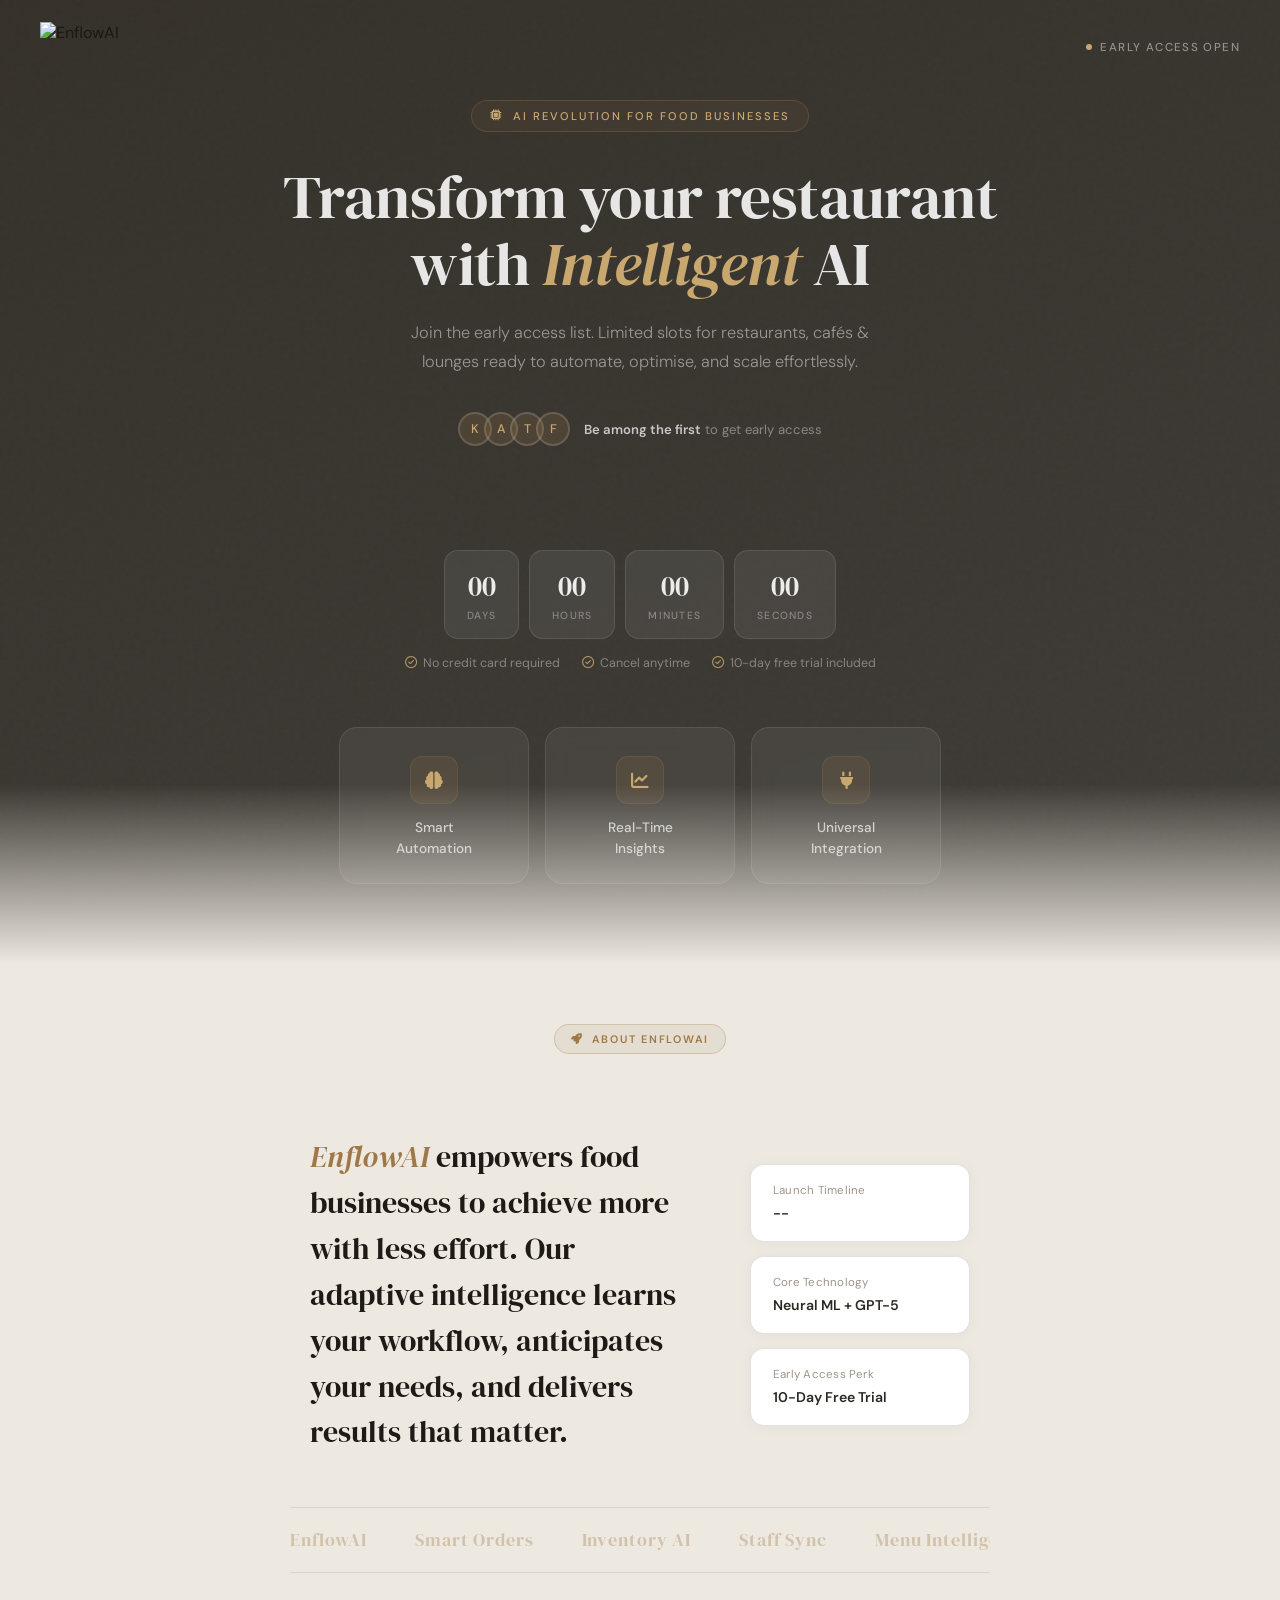
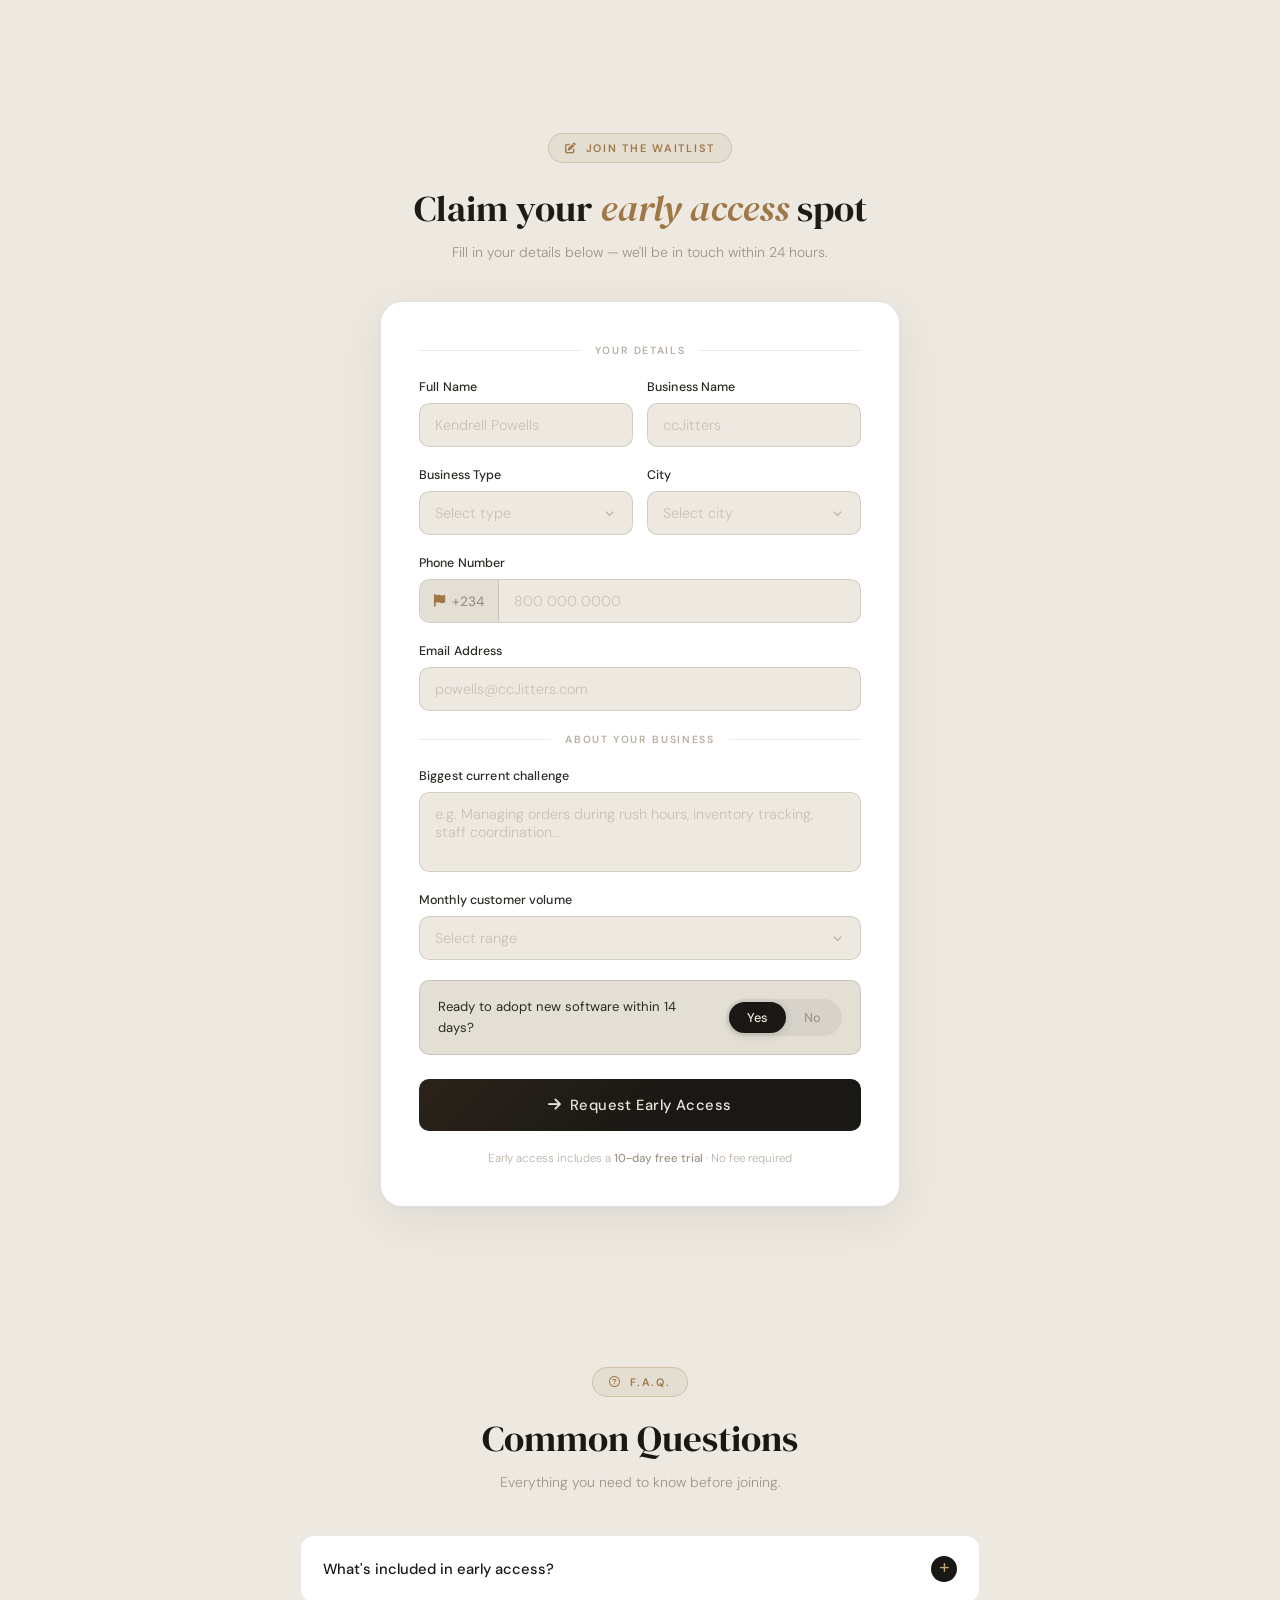
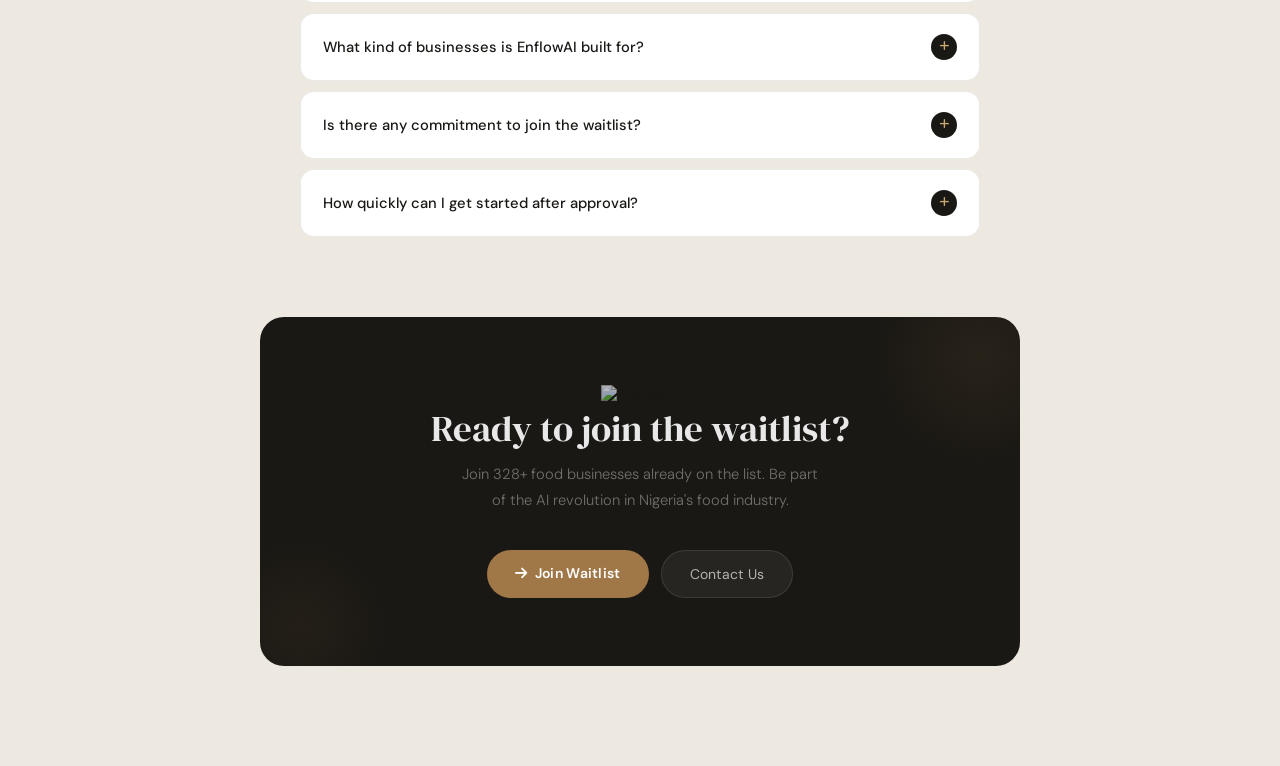
==== index.html @ 65b99a6d "Update index.html" ====
<!DOCTYPE html>
<html lang="en">
<head>
    <meta charset="UTF-8">
    <meta name="viewport" content="width=device-width, initial-scale=1.0">
    <title>EnflowAI — Early Access</title>
    <link rel="icon" type="image/png" href="assets/icon.png" />
    <link href="https://fonts.googleapis.com/css2?family=DM+Serif+Display:ital@0;1&family=DM+Sans:ital,wght@0,300;0,400;0,500;0,600;1,300&display=swap" rel="stylesheet">
    <link rel="stylesheet" href="https://cdnjs.cloudflare.com/ajax/libs/font-awesome/6.5.0/css/all.min.css" crossorigin="anonymous" referrerpolicy="no-referrer" />
    <style>
        *, *::before, *::after { margin: 0; padding: 0; box-sizing: border-box; }

        :root {
            --ink: #1a1814;
            --ink-soft: #2c2924;
            --parchment: #ede9e1;
            --cream: #e4dfd5;
            --cream-mid: #d9d3c7;

            /* Peru-adjacent warm copper tones — muted & sophisticated */
            --copper: #a07848;
            --copper-light: #c9a870;
            --copper-dim: rgba(160,120,72,0.10);
            --copper-glow: rgba(160,120,72,0.18);
            --copper-border: rgba(160,120,72,0.28);

            /* Muted warm accents */
            --sienna: #8c5e38;
            --sand: #c4aa82;
            --fog: #9e9589;
            --mist: #b8b0a4;

            --border: rgba(26,24,20,0.09);
            --border-mid: rgba(26,24,20,0.13);
            --border-focus: rgba(160,120,72,0.45);

            --radius: 10px;
            --radius-lg: 16px;
        }

        html { scroll-behavior: smooth; }

        body {
            font-family: 'DM Sans', sans-serif;
            background: var(--parchment);
            color: var(--ink);
            min-height: 100vh;
            -webkit-font-smoothing: antialiased;
            overflow-x: hidden;
        }

        /* Subtle grain overlay */
        body::before {
            content: '';
            position: fixed;
            inset: 0;
            background-image: url("data:image/svg+xml,%3Csvg viewBox='0 0 200 200' xmlns='http://www.w3.org/2000/svg'%3E%3Cfilter id='n'%3E%3CfeTurbulence type='fractalNoise' baseFrequency='0.85' numOctaves='4' stitchTiles='stitch'/%3E%3C/filter%3E%3Crect width='100%25' height='100%25' filter='url(%23n)' opacity='0.035'/%3E%3C/svg%3E");
            pointer-events: none;
            z-index: 0;
            opacity: 0.55;
        }

        /* ── NAV ── */
        .nav {
            display: flex;
            align-items: center;
            justify-content: space-between;
            padding: 22px 40px;
            position: fixed;
            width: 100%;
            top: 0;
            z-index: 100;
            transition: background 0.3s ease, backdrop-filter 0.3s ease, border-color 0.3s;
            background: transparent;
            border-bottom: 1px solid transparent;
        }
        .nav.scrolled {
            background: rgba(245,242,236,0.92);
            backdrop-filter: blur(14px);
            -webkit-backdrop-filter: blur(14px);
            border-bottom-color: var(--border);
        }

        .logo {
            font-family: 'DM Serif Display', serif;
            font-size: 1.2rem;
            letter-spacing: 0.04em;
            color: rgba(255,255,255,0.92);
        }
        .logo span { color: var(--copper-light); }
        .nav.scrolled .logo { color: var(--ink); }
        .nav.scrolled .logo span { color: var(--copper); }

        .nav-badge {
            display: flex;
            align-items: center;
            gap: 8px;
            font-size: 0.72rem;
            font-weight: 500;
            letter-spacing: 0.12em;
            color: rgba(255,255,255,0.45);
            text-transform: uppercase;
        }
        .nav.scrolled .nav-badge { color: var(--fog); }
        .nav-dot {
            width: 6px; height: 6px;
            background: var(--copper-light);
            border-radius: 50%;
            animation: pulse-dot 2.8s ease-in-out infinite;
        }
        @keyframes pulse-dot {
            0%, 100% { opacity: 0.9; transform: scale(1); }
            50% { opacity: 0.4; transform: scale(0.75); }
        }

        /* ── HERO VIDEO WRAPPER ── */
        .video-wrapper {
            position: relative;
            overflow: hidden;
            color: white;
        }
        .bg-video {
            position: absolute;
            inset: 0;
            width: 100%;
            height: 100%;
            object-fit: cover;
            z-index: -2;
        }
        .video-wrapper::before {
            content: "";
            position: absolute;
            inset: 0;
            background: linear-gradient(160deg, rgba(20,16,10,0.85) 0%, rgba(14,12,8,0.78) 100%);
            z-index: -1;
        }
        /* bottom fade blending video into page */
        .video-wrapper::after {
            content: "";
            position: absolute;
            bottom: 0; left: 0; right: 0;
            height: 180px;
            background: linear-gradient(to bottom, transparent 0%, #ede9e1 100%);
            z-index: 2;
            pointer-events: none;
        }

        /* ── HERO ── */
        .hero {
            text-align: center;
            padding: 100px 24px 56px;
            position: relative;
            z-index: 1;
            overflow: hidden;
            color: white;
        }

        .hero-eyebrow {
            display: inline-flex;
            align-items: center;
            gap: 10px;
            font-size: 0.7rem;
            font-weight: 500;
            letter-spacing: 0.18em;
            text-transform: uppercase;
            color: var(--copper-light);
            border: 1px solid rgba(160,120,72,0.30);
            background: rgba(160,120,72,0.10);
            padding: 8px 18px;
            border-radius: 100px;
            margin-bottom: 32px;
            backdrop-filter: blur(4px);
        }

        .hero h1 {
            font-family: 'DM Serif Display', serif;
            font-size: clamp(2.4rem, 6vw, 3.8rem);
            font-weight: 400;
            line-height: 1.1;
            letter-spacing: -0.01em;
            margin-bottom: 20px;
            color: rgba(255,255,255,0.88);
        }
        .hero h1 em { font-style: italic; color: var(--copper-light); }

        .hero p.subtitle {
            font-size: 1.02rem;
            color: rgba(255,255,255,0.48);
            line-height: 1.8;
            font-weight: 300;
            max-width: 460px;
            margin: 0 auto 36px;
        }

        /* ── SOCIAL PROOF ── */
        .social-proof {
            display: flex;
            align-items: center;
            justify-content: center;
            gap: 14px;
            margin-bottom: 48px;
        }
        .proof-avatars { display: flex; }
        .proof-avatars span {
            width: 34px; height: 34px;
            border-radius: 50%;
            border: 2px solid rgba(255,255,255,0.15);
            background: rgba(160,120,72,0.2);
            display: flex; align-items: center; justify-content: center;
            font-size: 0.78rem;
            font-weight: 500;
            color: var(--copper-light);
            margin-left: -8px;
        }
        .proof-avatars span:first-child { margin-left: 0; }
        .proof-text {
            font-size: 0.82rem;
            color: rgba(255,255,255,0.4);
            font-weight: 400;
        }
        .proof-text strong { color: rgba(255,255,255,0.72); font-weight: 600; }

        /* ── COUNTDOWN ── */
        .countdown-section {
            display: flex;
            justify-content: center;
            gap: 10px;
            margin-bottom: 16px;
            position: relative;
            z-index: 1;
        }
        .time-box {
            background: rgba(255,255,255,0.07);
            border: 1px solid rgba(255,255,255,0.10);
            border-radius: 14px;
            padding: 16px 22px;
            text-align: center;
            backdrop-filter: blur(8px);
            min-width: 68px;
        }
        .time-box h5 {
            font-family: 'DM Serif Display', serif;
            font-size: 1.75rem;
            font-weight: 400;
            color: rgba(255,255,255,0.90);
            margin: 0;
        }
        .time-box p {
            font-size: 0.65rem;
            letter-spacing: 0.12em;
            text-transform: uppercase;
            color: rgba(255,255,255,0.35);
            margin: 4px 0 0;
            font-weight: 500;
        }

        .perks {
            display: flex;
            gap: 22px;
            justify-content: center;
            font-size: 0.78rem;
            color: rgba(255,255,255,0.38);
            margin: 16px 0 56px;
            flex-wrap: wrap;
            position: relative;
            z-index: 1;
        }
        .perks span { display: flex; align-items: center; gap: 6px; }
        .perks i { color: var(--copper-light); opacity: 0.8; }

        /* ── SERVICES ── */
        .services {
            display: flex;
            justify-content: center;
            gap: 16px;
            padding: 0 24px;
            margin-bottom: 80px;
            flex-wrap: wrap;
            position: relative;
            z-index: 1;
        }
        .service-card {
            background: rgba(255,255,255,0.06);
            border: 1px solid rgba(255,255,255,0.09);
            border-radius: 18px;
            padding: 28px 24px 24px;
            text-align: center;
            backdrop-filter: blur(10px);
            flex: 1;
            min-width: 150px;
            max-width: 190px;
            transition: transform 0.25s, background 0.25s, border-color 0.25s;
        }
        .service-card:hover {
            transform: translateY(-4px);
            background: rgba(255,255,255,0.09);
            border-color: rgba(160,120,72,0.25);
        }
        .service-icon {
            width: 48px; height: 48px;
            border-radius: 12px;
            background: rgba(160,120,72,0.15);
            border: 1px solid rgba(160,120,72,0.22);
            display: flex; align-items: center; justify-content: center;
            margin: 0 auto 14px;
            font-size: 1.1rem;
            color: var(--copper-light);
        }
        .service-card h5 {
            font-size: 0.85rem;
            font-weight: 500;
            color: rgba(255,255,255,0.72);
            line-height: 1.5;
        }

        /* ── ABOUT ── */
        .about-section {
            padding: 60px 24px 80px;
            position: relative;
            z-index: 1;
            overflow: hidden;
        }
        .section-pill {
            display: inline-flex;
            align-items: center;
            gap: 8px;
            font-size: 0.68rem;
            font-weight: 600;
            letter-spacing: 0.16em;
            text-transform: uppercase;
            color: var(--copper);
            border: 1px solid var(--copper-border);
            background: var(--copper-dim);
            padding: 7px 16px;
            border-radius: 100px;
            margin-bottom: 40px;
        }
        .about-inner {
            display: flex;
            align-items: center;
            justify-content: center;
            gap: 60px;
            max-width: 960px;
            margin: 0 auto 52px;
            flex-wrap: wrap;
        }
        .about-text h3 {
            font-family: 'DM Serif Display', serif;
            font-size: clamp(1.4rem, 3vw, 1.85rem);
            font-weight: 400;
            line-height: 1.55;
            max-width: 380px;
            color: #1e1b17;
        }
        .about-text h3 em { font-style: italic; color: var(--copper); }
        .about-cards {
            display: flex;
            flex-direction: column;
            gap: 14px;
        }
        .about-card {
            background: #fff;
            border: 1px solid var(--border-mid);
            border-radius: 14px;
            padding: 18px 22px;
            width: 220px;
            box-shadow: 0 2px 16px rgba(26,24,20,0.04);
        }
        .about-card p { font-size: 0.72rem; color: var(--fog); margin-bottom: 4px; font-weight: 400; letter-spacing: 0.02em; }
        .about-card strong { font-size: 0.88rem; font-weight: 600; color: var(--ink-soft); }

        /* ── MARQUEE ── */
        .marquee-wrapper {
            overflow: hidden;
            width: 100%;
            max-width: 700px;
            margin: 0 auto;
            padding: 20px 0;
            border-top: 1px solid var(--border);
            border-bottom: 1px solid var(--border);
        }
        .marquee-track {
            display: flex;
            width: max-content;
            animation: marquee 14s linear infinite;
        }
        .marquee-set {
            display: flex;
            align-items: center;
            gap: 48px;
            padding-right: 48px;
        }
        .marquee-set span {
            font-family: 'DM Serif Display', serif;
            font-size: 1.1rem;
            color: var(--copper);
            opacity: 0.35;
            white-space: nowrap;
            letter-spacing: 0.05em;
        }
        @keyframes marquee {
            from { transform: translateX(0); }
            to { transform: translateX(-50%); }
        }

        /* ── FORM ── */
        .form-section {
            padding: 80px 24px 80px;
            display: flex;
            flex-direction: column;
            align-items: center;
            position: relative;
            z-index: 1;
        }
        .form-heading {
            text-align: center;
            margin-bottom: 40px;
        }
        .form-heading h2 {
            font-family: 'DM Serif Display', serif;
            font-size: clamp(1.75rem, 4vw, 2.3rem);
            font-weight: 400;
            margin-bottom: 10px;
            color: #1e1b17;
        }
        .form-heading h2 em { font-style: italic; color: var(--copper); }
        .form-heading p { font-size: 0.875rem; color: var(--fog); font-weight: 300; }

        .form-card {
            width: 100%;
            max-width: 520px;
            background: #fff;
            border: 1px solid var(--border-mid);
            border-radius: 22px;
            padding: 40px 38px;
            display: flex;
            flex-direction: column;
            gap: 20px;
            box-shadow: 0 2px 4px rgba(26,24,20,0.03), 0 12px 48px rgba(26,24,20,0.07);
        }

        .form-divider {
            display: flex;
            align-items: center;
            gap: 14px;
            margin: 2px 0;
        }
        .form-divider-line { flex: 1; height: 1px; background: var(--border); }
        .form-divider-label {
            font-size: 0.65rem;
            font-weight: 600;
            letter-spacing: 0.16em;
            text-transform: uppercase;
            color: var(--mist);
        }

        .field { display: flex; flex-direction: column; gap: 8px; }
        .field-row { display: grid; grid-template-columns: 1fr 1fr; gap: 14px; }
        label { font-size: 0.78rem; font-weight: 500; color: var(--ink-soft); letter-spacing: 0.01em; }

        input[type="text"], input[type="email"], input[type="tel"], textarea {
            width: 100%;
            padding: 12px 15px;
            border: 1.5px solid var(--border-mid);
            border-radius: var(--radius);
            font-family: 'DM Sans', sans-serif;
            font-size: 0.9rem;
            font-weight: 300;
            color: var(--ink);
            background: var(--parchment);
            outline: none;
            transition: border-color 0.2s, box-shadow 0.2s, background 0.2s;
            resize: none;
        }
        input::placeholder, textarea::placeholder { color: #c8c2b8; }
        input:focus, textarea:focus {
            border-color: var(--copper);
            background: #fff;
            box-shadow: 0 0 0 3px var(--copper-dim);
        }
        input.error {
            border-color: #b85050 !important;
            box-shadow: 0 0 0 3px rgba(184,80,80,0.09) !important;
        }

        /* ── PHONE ── */
        .phone-wrap {
            display: flex;
            border: 1.5px solid var(--border-mid);
            border-radius: var(--radius);
            overflow: hidden;
            background: var(--parchment);
            transition: border-color 0.2s, box-shadow 0.2s;
        }
        .phone-wrap:focus-within {
            border-color: var(--copper);
            background: #fff;
            box-shadow: 0 0 0 3px var(--copper-dim);
        }
        .phone-prefix {
            display: flex;
            align-items: center;
            gap: 7px;
            padding: 12px 14px;
            background: var(--cream);
            border-right: 1.5px solid var(--border-mid);
            font-size: 0.85rem;
            font-weight: 500;
            color: var(--fog);
            white-space: nowrap;
            flex-shrink: 0;
        }
        .phone-input {
            border: none !important;
            border-radius: 0 !important;
            box-shadow: none !important;
            background: transparent !important;
            flex: 1;
        }

        /* ── CUSTOM SELECT ── */
        .custom-select { position: relative; }
        .select-trigger {
            display: flex;
            align-items: center;
            justify-content: space-between;
            padding: 12px 15px;
            border: 1.5px solid var(--border-mid);
            border-radius: var(--radius);
            cursor: pointer;
            background: var(--parchment);
            user-select: none;
            transition: border-color 0.2s, box-shadow 0.2s;
        }
        .select-trigger:hover { border-color: var(--copper-border); }
        .select-trigger.open {
            border-color: var(--copper);
            box-shadow: 0 0 0 3px var(--copper-dim);
            background: #fff;
        }
        .select-trigger svg {
            width: 15px; height: 15px;
            color: var(--mist);
            flex-shrink: 0;
            transition: transform 0.25s cubic-bezier(0.4,0,0.2,1);
        }
        .select-trigger.open svg { transform: rotate(180deg); }
        .select-value { font-size: 0.9rem; font-weight: 300; color: #c8c2b8; font-family: 'DM Sans', sans-serif; }
        .select-value.selected { color: var(--ink); font-weight: 400; }

        .dropdown {
            display: none;
            position: absolute;
            top: calc(100% + 6px);
            left: 0; right: 0;
            background: var(--ink);
            border-radius: var(--radius-lg);
            overflow: hidden;
            z-index: 200;
            box-shadow: 0 4px 6px rgba(0,0,0,0.08), 0 20px 60px rgba(0,0,0,0.22);
            animation: dropIn 0.2s cubic-bezier(0.16, 1, 0.3, 1);
        }
        .dropdown.open { display: block; }
        @keyframes dropIn {
            from { opacity: 0; transform: translateY(-6px) scale(0.98); }
            to   { opacity: 1; transform: translateY(0) scale(1); }
        }
        .dropdown-header {
            display: flex;
            align-items: center;
            justify-content: space-between;
            padding: 14px 18px 8px;
            font-size: 0.65rem;
            font-weight: 600;
            letter-spacing: 0.16em;
            text-transform: uppercase;
            color: rgba(255,255,255,0.25);
        }
        .close-btn {
            cursor: pointer;
            font-size: 0.75rem;
            color: rgba(255,255,255,0.22);
            transition: color 0.15s;
            padding: 2px 6px;
            border-radius: 4px;
        }
        .close-btn:hover { color: white; background: rgba(255,255,255,0.07); }
        .radio-option {
            display: flex;
            align-items: center;
            justify-content: space-between;
            padding: 13px 18px;
            border-top: 1px solid rgba(255,255,255,0.05);
            cursor: pointer;
            transition: background 0.15s;
        }
        .radio-option:hover { background: rgba(255,255,255,0.03); }
        .radio-option span:first-child { font-size: 0.875rem; font-weight: 300; color: rgba(255,255,255,0.75); }
        .radio-option input[type="radio"] { display: none; }
        .radio-circle {
            width: 18px; height: 18px;
            border-radius: 50%;
            border: 1.5px solid rgba(255,255,255,0.2);
            flex-shrink: 0;
            transition: border-color 0.15s, background 0.15s;
        }
        .radio-option input[type="radio"]:checked ~ .radio-circle {
            border-color: var(--copper-light);
            background: var(--copper-light);
            box-shadow: inset 0 0 0 4px var(--ink);
        }

        /* ── TOGGLE ── */
        .toggle-row {
            display: flex;
            align-items: center;
            justify-content: space-between;
            gap: 16px;
            padding: 16px 18px;
            background: var(--cream);
            border: 1px solid var(--border-mid);
            border-radius: var(--radius);
        }
        .toggle-question { font-size: 0.82rem; font-weight: 400; line-height: 1.55; flex: 1; color: var(--ink-soft); }
        .toggle-btns {
            display: flex;
            background: rgba(26,24,20,0.06);
            border-radius: 100px;
            padding: 3px;
            flex-shrink: 0;
        }
        .toggle-btn {
            padding: 7px 18px;
            border: none;
            border-radius: 100px;
            font-family: 'DM Sans', sans-serif;
            font-size: 0.8rem;
            font-weight: 500;
            cursor: pointer;
            background: transparent;
            color: var(--fog);
            transition: background 0.2s, color 0.2s, box-shadow 0.2s;
        }
        .toggle-btn.active {
            background: var(--ink);
            color: var(--parchment);
            box-shadow: 0 2px 8px rgba(26,24,20,0.16);
        }

        /* ── SUBMIT ── */
        .submit-btn {
            width: 100%;
            padding: 16px;
            background: var(--ink);
            color: var(--parchment);
            border: none;
            border-radius: var(--radius);
            font-family: 'DM Sans', sans-serif;
            font-size: 0.92rem;
            font-weight: 500;
            cursor: pointer;
            letter-spacing: 0.03em;
            transition: opacity 0.2s, transform 0.18s, box-shadow 0.2s;
            margin-top: 4px;
            position: relative;
            overflow: hidden;
        }
        .submit-btn::after {
            content: '';
            position: absolute;
            inset: 0;
            background: linear-gradient(135deg, rgba(160,120,72,0.12) 0%, transparent 55%);
            pointer-events: none;
        }
        .submit-btn:hover {
            opacity: 0.9;
            transform: translateY(-1px);
            box-shadow: 0 8px 24px rgba(26,24,20,0.18);
        }
        .submit-btn:active { transform: translateY(0); box-shadow: none; }
        .submit-btn:disabled { opacity: 0.55; transform: none; cursor: default; }

        .form-note {
            text-align: center;
            font-size: 0.72rem;
            color: var(--mist);
            font-weight: 300;
        }
        .form-note strong { color: var(--fog); font-weight: 500; }

        /* ── SPINNER ── */
        @keyframes spin { from { transform: rotate(0deg); } to { transform: rotate(360deg); } }
        .spinner { animation: spin 0.75s linear infinite; flex-shrink: 0; }

        /* ── SUCCESS MODAL ── */
        .modal-overlay {
            display: none;
            position: fixed;
            inset: 0;
            z-index: 1000;
            align-items: center;
            justify-content: center;
            padding: 24px;
        }
        .modal-overlay.open { display: flex; }
        .modal-backdrop {
            position: absolute;
            inset: 0;
            background: rgba(26,24,20,0.55);
            backdrop-filter: blur(8px);
            -webkit-backdrop-filter: blur(8px);
            opacity: 0;
            transition: opacity 0.35s ease;
        }
        .modal-overlay.open .modal-backdrop { opacity: 1; }
        .modal-card {
            position: relative;
            z-index: 1;
            width: 100%;
            max-width: 460px;
            background: #fff;
            border: 1px solid var(--border-mid);
            border-radius: 24px;
            padding: 48px 40px 40px;
            display: flex;
            flex-direction: column;
            align-items: center;
            gap: 10px;
            box-shadow: 0 24px 80px rgba(26,24,20,0.18);
            opacity: 0;
            transform: translateY(24px) scale(0.97);
            transition: opacity 0.4s cubic-bezier(0.16,1,0.3,1), transform 0.4s cubic-bezier(0.16,1,0.3,1);
        }
        .modal-overlay.open .modal-card { opacity: 1; transform: translateY(0) scale(1); }
        .modal-close {
            position: absolute;
            top: 16px; right: 16px;
            width: 30px; height: 30px;
            border-radius: 50%;
            border: 1px solid var(--border-mid);
            background: var(--cream);
            cursor: pointer;
            display: flex; align-items: center; justify-content: center;
            font-size: 0.7rem;
            color: var(--fog);
            transition: background 0.15s, color 0.15s;
        }
        .modal-close:hover { background: var(--ink); color: #fff; }
        .success-check {
            width: 64px; height: 64px;
            border-radius: 50%;
            background: var(--copper-dim);
            border: 1px solid var(--copper-border);
            display: flex; align-items: center; justify-content: center;
            font-size: 1.35rem;
            color: var(--copper);
            margin-bottom: 8px;
        }
        .modal-card h3 {
            font-family: 'DM Serif Display', serif;
            font-size: 1.85rem;
            font-weight: 400;
            text-align: center;
            color: var(--ink);
        }
        .modal-card > p {
            font-size: 0.875rem;
            color: var(--fog);
            line-height: 1.75;
            font-weight: 300;
            max-width: 290px;
            text-align: center;
        }
        .next-steps {
            width: 100%;
            margin-top: 14px;
            border-top: 1px solid var(--border);
            padding-top: 20px;
            display: flex;
            flex-direction: column;
            gap: 12px;
        }
        .next-label {
            font-size: 0.65rem !important;
            font-weight: 600 !important;
            letter-spacing: 0.16em;
            text-transform: uppercase;
            color: var(--mist) !important;
        }
        .next-item {
            display: flex;
            align-items: flex-start;
            gap: 12px;
            font-size: 0.855rem;
            color: var(--ink-soft);
            line-height: 1.6;
            font-weight: 300;
        }
        .next-num {
            width: 24px; height: 24px;
            border-radius: 50%;
            background: var(--cream);
            border: 1px solid var(--border-mid);
            display: flex; align-items: center; justify-content: center;
            font-size: 0.7rem;
            font-weight: 600;
            flex-shrink: 0;
            color: var(--copper);
            margin-top: 2px;
        }
        .contact-note { font-size: 0.75rem !important; color: var(--mist) !important; margin-top: 6px; }
        .contact-note a { color: var(--fog); text-decoration: underline; text-underline-offset: 2px; }
        .modal-done-btn {
            width: 100%;
            margin-top: 6px;
            padding: 14px;
            background: var(--ink);
            color: var(--parchment);
            border: none;
            border-radius: var(--radius);
            font-family: 'DM Sans', sans-serif;
            font-size: 0.88rem;
            font-weight: 500;
            cursor: pointer;
            letter-spacing: 0.02em;
            transition: opacity 0.2s, transform 0.18s;
            position: relative;
            overflow: hidden;
        }
        .modal-done-btn::after {
            content: '';
            position: absolute;
            inset: 0;
            background: linear-gradient(135deg, rgba(160,120,72,0.12) 0%, transparent 55%);
            pointer-events: none;
        }
        .modal-done-btn:hover { opacity: 0.88; transform: translateY(-1px); }

        /* ── FAQ ── */
        .faq-section {
            padding: 80px 24px;
            position: relative;
            z-index: 1;
        }
        .faq-inner { max-width: 680px; margin: 0 auto; }
        .faq-heading { text-align: center; margin-bottom: 44px; }
        .faq-heading h2 {
            font-family: 'DM Serif Display', serif;
            font-size: clamp(1.75rem, 4vw, 2.3rem);
            font-weight: 400;
            margin-bottom: 10px;
            color: var(--ink);
        }
        .faq-heading p { font-size: 0.875rem; color: var(--fog); font-weight: 300; }
        .faq-list { display: flex; flex-direction: column; gap: 10px; }
        .faq-item {
            background: #fff;
            border: 1.5px solid var(--border);
            border-radius: 14px;
            overflow: hidden;
            transition: border-color 0.2s;
        }
        .faq-item:hover { border-color: var(--copper-border); }
        .faq-item.open { border-color: var(--copper-border); }
        .faq-question {
            width: 100%;
            background: none;
            border: none;
            padding: 20px 22px;
            font-size: 0.92rem;
            font-weight: 500;
            font-family: 'DM Sans', sans-serif;
            cursor: pointer;
            text-align: left;
            color: var(--ink);
            display: flex;
            justify-content: space-between;
            align-items: center;
            gap: 16px;
        }
        .faq-icon {
            width: 26px; height: 26px;
            border-radius: 50%;
            background: var(--ink);
            color: var(--copper-light);
            display: flex; align-items: center; justify-content: center;
            font-size: 0.7rem;
            flex-shrink: 0;
            transition: transform 0.3s cubic-bezier(0.4,0,0.2,1), background 0.2s;
        }
        .faq-item.open .faq-icon { transform: rotate(45deg); background: var(--copper); color: var(--ink); }
        .faq-answer {
            max-height: 0;
            overflow: hidden;
            transition: max-height 0.35s ease;
        }
        .faq-answer p {
            padding: 0 22px 20px;
            font-size: 0.875rem;
            color: var(--fog);
            line-height: 1.78;
            font-weight: 300;
        }
        .faq-item.open .faq-answer { max-height: 240px; }

        /* ── CTA ── */
        .cta-section {
            padding: 0 24px 100px;
            position: relative;
            z-index: 1;
        }
        .cta-inner {
            max-width: 760px;
            margin: 0 auto;
            background: var(--ink);
            border-radius: 24px;
            padding: 68px 52px;
            text-align: center;
            position: relative;
            overflow: hidden;
        }
        .cta-inner::before {
            content: '';
            position: absolute;
            top: -70px; right: -70px;
            width: 220px; height: 220px;
            border-radius: 50%;
            background: radial-gradient(circle, rgba(160,120,72,0.10) 0%, transparent 70%);
            pointer-events: none;
        }
        .cta-inner::after {
            content: '';
            position: absolute;
            bottom: -50px; left: -50px;
            width: 180px; height: 180px;
            border-radius: 50%;
            background: radial-gradient(circle, rgba(160,120,72,0.07) 0%, transparent 70%);
            pointer-events: none;
        }
        .cta-logo {
            font-family: 'DM Serif Display', serif;
            font-size: 1rem;
            color: rgba(255,255,255,0.22);
            letter-spacing: 0.1em;
            margin-bottom: 24px;
        }
        .cta-logo span { color: var(--copper-light); opacity: 0.7; }
        .cta-inner h2 {
            font-family: 'DM Serif Display', serif;
            font-size: clamp(1.75rem, 4vw, 2.3rem);
            font-weight: 400;
            color: rgba(255,255,255,0.90);
            margin-bottom: 12px;
            line-height: 1.2;
        }
        .cta-inner p {
            font-size: 0.92rem;
            color: rgba(255,255,255,0.38);
            font-weight: 300;
            max-width: 360px;
            margin: 0 auto 36px;
            line-height: 1.75;
        }
        .cta-btns {
            display: flex;
            gap: 12px;
            justify-content: center;
            flex-wrap: wrap;
        }
        .cta-btn-primary {
            padding: 14px 28px;
            background: var(--copper);
            color: #fff;
            border: none;
            border-radius: 100px;
            font-family: 'DM Sans', sans-serif;
            font-size: 0.875rem;
            font-weight: 600;
            cursor: pointer;
            letter-spacing: 0.02em;
            transition: transform 0.18s, box-shadow 0.18s, opacity 0.18s;
            text-decoration: none;
        }
        .cta-btn-primary:hover {
            transform: translateY(-2px);
            box-shadow: 0 8px 24px rgba(160,120,72,0.28);
            opacity: 0.92;
        }
        .cta-btn-secondary {
            padding: 14px 28px;
            background: rgba(255,255,255,0.06);
            color: rgba(255,255,255,0.65);
            border: 1px solid rgba(255,255,255,0.10);
            border-radius: 100px;
            font-family: 'DM Sans', sans-serif;
            font-size: 0.875rem;
            font-weight: 400;
            cursor: pointer;
            letter-spacing: 0.02em;
            transition: background 0.18s, border-color 0.18s, transform 0.18s;
            text-decoration: none;
        }
        .cta-btn-secondary:hover {
            background: rgba(255,255,255,0.09);
            border-color: rgba(255,255,255,0.18);
            transform: translateY(-2px);
        }

        /* ── ENTRY ANIMATIONS ── */
        .hero-eyebrow, .hero h1, .hero p.subtitle, .social-proof,
        .countdown-section, .perks {
            opacity: 0;
            transform: translateY(14px);
            animation: fadeUp 0.65s cubic-bezier(0.16, 1, 0.3, 1) forwards;
        }
        .hero-eyebrow    { animation-delay: 0.08s; }
        .hero h1         { animation-delay: 0.18s; }
        .hero p.subtitle { animation-delay: 0.26s; }
        .social-proof    { animation-delay: 0.34s; }
        .countdown-section { animation-delay: 0.42s; }
        .perks           { animation-delay: 0.50s; }
        @keyframes fadeUp { to { opacity: 1; transform: translateY(0); } }

        /* ── RESPONSIVE ── */
        @media (max-width: 640px) {
            .nav { padding: 18px 22px; }
            .hero { padding: 72px 20px 40px; }
            .form-card { padding: 26px 20px; border-radius: 16px; }
            .field-row { grid-template-columns: 1fr; }
            .toggle-row { flex-direction: column; align-items: flex-start; }
            .about-inner { flex-direction: column; gap: 28px; }
            .about-cards { flex-direction: row; flex-wrap: wrap; gap: 10px; }
            .about-card { width: calc(50% - 5px); min-width: 130px; }
            .cta-inner { padding: 44px 24px; border-radius: 18px; }
            .countdown-section { gap: 8px; }
            .time-box { padding: 12px 14px; min-width: 56px; }
            .modal-card { padding: 36px 22px 28px; }
        }
    </style>
</head>
<body>

    <!-- NAV -->
    <nav class="nav">
 <img src="assets/logo.png" alt="EnflowAI" style="height: 50px; object-fit: contain;" />
        <div class="nav-badge">
            <span class="nav-dot"></span>
            Early Access Open
        </div>
    </nav>

    <!-- HERO -->
    <div class="video-wrapper">
        <video autoplay muted loop playsinline class="bg-video">
            <source src="Video/Hero.mp4" type="video/mp4">
        </video>

        <section class="hero">
            <div class="hero-eyebrow"><i class="fa-solid fa-microchip"></i> AI Revolution for Food Businesses</div>
            <h1>Transform your restaurant<br>with <em>Intelligent</em> AI</h1>
            <p class="subtitle">Join the early access list. Limited slots for restaurants, cafés & lounges ready to automate, optimise, and scale effortlessly.</p>
            <div class="social-proof">
                <div class="proof-avatars">
                    <span>K</span><span>A</span><span>T</span><span>F</span>
                </div>
<p class="proof-text"><strong>Be among the first</strong> to get early access</p>
            </div>
        </section>

        <!-- COUNTDOWN -->
        <div class="countdown-section">
            <div class="time-box"><h5 id="days">--</h5><p>Days</p></div>
            <div class="time-box"><h5 id="hours">--</h5><p>Hours</p></div>
            <div class="time-box"><h5 id="mins">--</h5><p>Minutes</p></div>
            <div class="time-box"><h5 id="secs">--</h5><p>Seconds</p></div>
        </div>
        <div class="perks">
            <span><i class="fa-regular fa-circle-check"></i> No credit card required</span>
            <span><i class="fa-regular fa-circle-check"></i> Cancel anytime</span>
            <span><i class="fa-regular fa-circle-check"></i> 10-day free trial included</span>
        </div>

        <!-- SERVICES -->
        <div class="services">
            <div class="service-card">
                <div class="service-icon"><i class="fa-solid fa-brain"></i></div>
                <h5>Smart<br>Automation</h5>
            </div>
            <div class="service-card">
                <div class="service-icon"><i class="fa-solid fa-chart-line"></i></div>
                <h5>Real-Time<br>Insights</h5>
            </div>
            <div class="service-card">
                <div class="service-icon"><i class="fa-solid fa-plug"></i></div>
                <h5>Universal<br>Integration</h5>
            </div>
        </div>
    </div>

    <!-- ABOUT -->
    <section class="about-section">
        <div style="text-align:center; margin-bottom:40px;">
            <div class="section-pill"><i class="fa-solid fa-rocket"></i> About EnflowAI</div>
        </div>
        <div class="about-inner">
            <div class="about-text">
                <h3><em>EnflowAI</em> empowers food businesses to achieve more with less effort. Our adaptive intelligence learns your workflow, anticipates your needs, and delivers results that matter.</h3>
            </div>
            <div class="about-cards">
                <div class="about-card">
                    <p>Launch Timeline</p>
                    <strong id="launchDateDisplay">--</strong>
                </div>
                <div class="about-card">
                    <p>Core Technology</p>
                    <strong>Neural ML + GPT-5</strong>
                </div>
                <div class="about-card">
                    <p>Early Access Perk</p>
                    <strong>10-Day Free Trial</strong>
                </div>
            </div>
        </div>
        <div class="marquee-wrapper">
            <div class="marquee-track">
                <div class="marquee-set">
                    <span>EnflowAI</span><span>Smart Orders</span><span>Inventory AI</span><span>Staff Sync</span><span>Menu Intelligence</span>
                </div>
                <div class="marquee-set">
                    <span>EnflowAI</span><span>Smart Orders</span><span>Inventory AI</span><span>Staff Sync</span><span>Menu Intelligence</span>
                </div>
            </div>
        </div>
    </section>

    <!-- FORM SECTION -->
    <section class="form-section" id="form">
        <div class="form-heading">
            <div class="section-pill" style="margin-bottom:20px;"><i class="fa-solid fa-pen-to-square"></i> Join the Waitlist</div>
            <h2>Claim your <em>early access</em> spot</h2>
            <p>Fill in your details below — we'll be in touch within 24 hours.</p>
        </div>

        <div class="form-card" id="formCard">
            <div class="form-divider">
                <div class="form-divider-line"></div>
                <div class="form-divider-label">Your Details</div>
                <div class="form-divider-line"></div>
            </div>

            <div class="field-row">
                <div class="field">
                    <label>Full Name</label>
                    <input type="text" placeholder="Kendrell Powells" id="fullName" />
                </div>
                <div class="field">
                    <label>Business Name</label>
                    <input type="text" placeholder="ccJitters" id="businessName" />
                </div>
            </div>

            <div class="field-row">
                <div class="field">
                    <label>Business Type</label>
                    <div class="custom-select">
                        <div class="select-trigger" onclick="toggleDropdown('typeDropdown', this)">
                            <span class="select-value" id="typeValue">Select type</span>
                            <svg viewBox="0 0 24 24" fill="none" stroke="currentColor" stroke-width="2"><path d="m6 9 6 6 6-6"/></svg>
                        </div>
                        <div class="dropdown" id="typeDropdown">
                            <div class="dropdown-header">Type <span class="close-btn" onclick="closeDropdown('typeDropdown')"><i class="fa-solid fa-xmark"></i></span></div>
                            <label class="radio-option"><span>Restaurant</span><input type="radio" name="businessType" value="Restaurant" onchange="selectOption('typeValue','Restaurant','typeDropdown')"><span class="radio-circle"></span></label>
                            <label class="radio-option"><span>Lounge</span><input type="radio" name="businessType" value="Lounge" onchange="selectOption('typeValue','Lounge','typeDropdown')"><span class="radio-circle"></span></label>
                            <label class="radio-option"><span>Café</span><input type="radio" name="businessType" value="Café" onchange="selectOption('typeValue','Café','typeDropdown')"><span class="radio-circle"></span></label>
                            <label class="radio-option"><span>Cloud Kitchen</span><input type="radio" name="businessType" value="Cloud Kitchen" onchange="selectOption('typeValue','Cloud Kitchen','typeDropdown')"><span class="radio-circle"></span></label>
                            <label class="radio-option"><span>Other</span><input type="radio" name="businessType" value="Other" onchange="selectOption('typeValue','Other','typeDropdown')"><span class="radio-circle"></span></label>
                        </div>
                    </div>
                </div>
                <div class="field">
                    <label>City</label>
                    <div class="custom-select">
                        <div class="select-trigger" onclick="toggleDropdown('cityDropdown', this)">
                            <span class="select-value" id="cityValue">Select city</span>
                            <svg viewBox="0 0 24 24" fill="none" stroke="currentColor" stroke-width="2"><path d="m6 9 6 6 6-6"/></svg>
                        </div>
                        <div class="dropdown" id="cityDropdown">
                            <div class="dropdown-header">City <span class="close-btn" onclick="closeDropdown('cityDropdown')"><i class="fa-solid fa-xmark"></i></span></div>
                            <label class="radio-option"><span>Lagos</span><input type="radio" name="city" value="Lagos" onchange="selectOption('cityValue','Lagos','cityDropdown')"><span class="radio-circle"></span></label>
                            <label class="radio-option"><span>Abuja</span><input type="radio" name="city" value="Abuja" onchange="selectOption('cityValue','Abuja','cityDropdown')"><span class="radio-circle"></span></label>
                            <label class="radio-option"><span>Port Harcourt</span><input type="radio" name="city" value="Port Harcourt" onchange="selectOption('cityValue','Port Harcourt','cityDropdown')"><span class="radio-circle"></span></label>
                            <label class="radio-option"><span>Other</span><input type="radio" name="city" value="Other" onchange="selectOption('cityValue','Other','cityDropdown')"><span class="radio-circle"></span></label>
                        </div>
                    </div>
                </div>
            </div>

            <div class="field">
                <label>Phone Number</label>
                <div class="phone-wrap">
                    <div class="phone-prefix">
                        <i class="fa-solid fa-flag" style="color:var(--copper);font-size:0.8rem;"></i>
                        <span>+234</span>
                    </div>
                    <input type="tel" placeholder="800 000 0000" id="phone" class="phone-input" />
                </div>
            </div>

            <div class="field">
                <label>Email Address</label>
                <input type="email" placeholder="powells@ccJitters.com" id="email" />
            </div>

            <div class="form-divider" style="margin-top:2px;">
                <div class="form-divider-line"></div>
                <div class="form-divider-label">About Your Business</div>
                <div class="form-divider-line"></div>
            </div>

            <div class="field">
                <label>Biggest current challenge</label>
                <textarea placeholder="e.g. Managing orders during rush hours, inventory tracking, staff coordination…" id="challenge" rows="3"></textarea>
            </div>

            <div class="field">
                <label>Monthly customer volume</label>
                <div class="custom-select">
                    <div class="select-trigger" onclick="toggleDropdown('volumeDropdown', this)">
                        <span class="select-value" id="volumeValue">Select range</span>
                        <svg viewBox="0 0 24 24" fill="none" stroke="currentColor" stroke-width="2"><path d="m6 9 6 6 6-6"/></svg>
                    </div>
                    <div class="dropdown" id="volumeDropdown">
                        <div class="dropdown-header">Volume <span class="close-btn" onclick="closeDropdown('volumeDropdown')"><i class="fa-solid fa-xmark"></i></span></div>
                        <label class="radio-option"><span>0 – 100</span><input type="radio" name="volume" value="0-100" onchange="selectOption('volumeValue','0–100','volumeDropdown')"><span class="radio-circle"></span></label>
                        <label class="radio-option"><span>100 – 500</span><input type="radio" name="volume" value="100-500" onchange="selectOption('volumeValue','100–500','volumeDropdown')"><span class="radio-circle"></span></label>
                        <label class="radio-option"><span>500+</span><input type="radio" name="volume" value="500+" onchange="selectOption('volumeValue','500+','volumeDropdown')"><span class="radio-circle"></span></label>
                    </div>
                </div>
            </div>

            <div class="field">
                <div class="toggle-row">
                    <span class="toggle-question">Ready to adopt new software within 14 days?</span>
                    <div class="toggle-btns">
                        <button class="toggle-btn active" id="yesBtn" onclick="setToggle('yes')">Yes</button>
                        <button class="toggle-btn" id="noBtn" onclick="setToggle('no')">No</button>
                    </div>
                </div>
            </div>

            <button class="submit-btn" id="submitBtn" onclick="submitForm()">
                <span id="btnContent"><i class="fa-solid fa-arrow-right" style="margin-right:8px;"></i>Request Early Access</span>
            </button>
            <p class="form-note">Early access includes a <strong>10-day free trial</strong> · No fee required</p>
        </div>
    </section>

    <!-- SUCCESS MODAL -->
    <div class="modal-overlay" id="successModal">
        <div class="modal-backdrop" id="modalBackdrop" onclick="closeModal()"></div>
        <div class="modal-card">
            <button class="modal-close" onclick="closeModal()"><i class="fa-solid fa-xmark"></i></button>
            <div class="success-check"><i class="fa-solid fa-check"></i></div>
            <h3>You're on the list</h3>
            <p>Thanks for requesting early access. We'll be in touch shortly.</p>
            <div class="next-steps">
                <p class="next-label">What happens next</p>
                <div class="next-item">
                    <span class="next-num">1</span>
                    <span>Check your email for a confirmation within 24 hours.</span>
                </div>
                <div class="next-item">
                    <span class="next-num">2</span>
                    <span>Our team will schedule a quick 15-min onboarding call.</span>
                </div>
                <div class="next-item">
                    <span class="next-num">3</span>
                    <span>Get early access credentials and start streamlining.</span>
                </div>
            </div>
            <p class="contact-note">Questions? <a href="mailto:hello@enflowai.com">hello@enflowai.com</a></p>
            <button class="modal-done-btn" onclick="closeModal()">Done</button>
        </div>
    </div>

    <!-- FAQ -->
    <section class="faq-section">
        <div class="faq-inner">
            <div class="faq-heading">
                <div class="section-pill" style="margin-bottom:16px;"><i class="fa-regular fa-circle-question"></i> F.A.Q.</div>
                <h2>Common Questions</h2>
                <p>Everything you need to know before joining.</p>
            </div>
            <div class="faq-list">
                <div class="faq-item">
                    <button class="faq-question">
                        <span>What's included in early access?</span>
                        <span class="faq-icon"><i class="fa-solid fa-plus"></i></span>
                    </button>
                    <div class="faq-answer"><p>Early access members get full platform access, priority support, exclusive feature previews, and a 10-day free trial. You'll also join our private community where you can directly influence product development and network with other innovative food businesses.</p></div>
                </div>
                <div class="faq-item">
                    <button class="faq-question">
                        <span>What kind of businesses is EnflowAI built for?</span>
                        <span class="faq-icon"><i class="fa-solid fa-plus"></i></span>
                    </button>
                    <div class="faq-answer"><p>EnflowAI is purpose-built for Nigeria's food businesses — restaurants, cafés, lounges, and cloud kitchens. Whether you serve 50 customers a day or 5,000, our AI adapts to your scale and workflow.</p></div>
                </div>
                <div class="faq-item">
                    <button class="faq-question">
                        <span>Is there any commitment to join the waitlist?</span>
                        <span class="faq-icon"><i class="fa-solid fa-plus"></i></span>
                    </button>
                    <div class="faq-answer"><p>Absolutely none. Joining the waitlist is 100% free with zero commitment. You can leave anytime. We'll only contact you with important updates about the launch — no spam, no pressure, no sales calls.</p></div>
                </div>
                <div class="faq-item">
                    <button class="faq-question">
                        <span>How quickly can I get started after approval?</span>
                        <span class="faq-icon"><i class="fa-solid fa-plus"></i></span>
                    </button>
                    <div class="faq-answer"><p>Once approved, you'll receive your access credentials within 24 hours. Our onboarding team will schedule a 15-minute setup call and have you running within the same day. Most businesses see their first AI-powered insights within 48 hours.</p></div>
                </div>
            </div>
        </div>
    </section>

    <!-- CTA -->
    <section class="cta-section">
        <div class="cta-inner">
<img src="assets/logo.png" alt="EnflowAI" style="height: 40px; object-fit: contain; opacity: 0.7;" />
            <h2>Ready to join the waitlist?</h2>
            <p>Join 328+ food businesses already on the list. Be part of the AI revolution in Nigeria's food industry.</p>
            <div class="cta-btns">
                <a href="#form" class="cta-btn-primary"><i class="fa-solid fa-arrow-right" style="margin-right:8px;"></i>Join Waitlist</a>
                <a href="mailto:hello@enflowai.com" class="cta-btn-secondary">Contact Us</a>
            </div>
        </div>
    </section>

    <script>
        // ── COUNTDOWN ──
let countdownTarget = null;

async function fetchLaunchDate() {
    try {
        const res  = await fetch("https://api-enflowai.onrender.com/countdown.php");
        const data = await res.json();

        if (!data.success) throw new Error(data.error);

        // Build a target Date from the server's remaining seconds
        const totalSecondsLeft =
            data.remaining.days    * 86400 +
            data.remaining.hours   * 3600  +
            data.remaining.minutes * 60    +
            data.remaining.seconds;

        countdownTarget = new Date(Date.now() + totalSecondsLeft * 1000);
        updateCountdown(); // render immediately, don't wait 1s
        
        const launch = new Date(data.launch_date.replace(' ', 'T') + '+01:00');
const formatted = launch.toLocaleDateString('en-GB', { day: 'numeric', month: 'long', year: 'numeric' });
document.getElementById('launchDateDisplay').textContent = formatted;
    } catch (err) {
        console.error("Countdown fetch failed:", err);
        // Fallback: hardcoded July 1 2026 WAT (UTC+1)
        countdownTarget = new Date("2026-07-01T00:00:00+01:00");
        updateCountdown();
    }
}

function updateCountdown() {
    if (!countdownTarget) return;

    const diff = Math.max(0, countdownTarget - Date.now());
    const d = Math.floor(diff / 86400000);
    const h = Math.floor((diff % 86400000) / 3600000);
    const m = Math.floor((diff % 3600000)  / 60000);
    const s = Math.floor((diff % 60000)    / 1000);

    document.getElementById('days').textContent  = String(d).padStart(2, '0');
    document.getElementById('hours').textContent = String(h).padStart(2, '0');
    document.getElementById('mins').textContent  = String(m).padStart(2, '0');
    document.getElementById('secs').textContent  = String(s).padStart(2, '0');
}

fetchLaunchDate();
setInterval(updateCountdown, 1000);

        // ── DROPDOWNS ──
        let readyToAdopt = 'yes';

        function toggleDropdown(id, trigger) {
            const isOpen = document.getElementById(id).classList.contains('open');
            document.querySelectorAll('.dropdown').forEach(d => d.classList.remove('open'));
            document.querySelectorAll('.select-trigger').forEach(t => t.classList.remove('open'));
            if (!isOpen) {
                document.getElementById(id).classList.add('open');
                trigger.classList.add('open');
            }
        }
        function closeDropdown(id) {
            document.getElementById(id).classList.remove('open');
            const trigger = document.getElementById(id).previousElementSibling;
            if (trigger) trigger.classList.remove('open');
        }
        function selectOption(valueId, value, dropdownId) {
            document.getElementById(valueId).textContent = value;
            document.getElementById(valueId).classList.add('selected');
            setTimeout(() => closeDropdown(dropdownId), 160);
        }
        function setToggle(val) {
            readyToAdopt = val;
            document.getElementById('yesBtn').classList.toggle('active', val === 'yes');
            document.getElementById('noBtn').classList.toggle('active', val === 'no');
        }

        // ── FAQ ──
        document.querySelectorAll('.faq-question').forEach(btn => {
            btn.addEventListener('click', () => {
                const item = btn.closest('.faq-item');
                const isOpen = item.classList.contains('open');
                document.querySelectorAll('.faq-item').forEach(i => i.classList.remove('open'));
                if (!isOpen) item.classList.add('open');
            });
        });

        // ── FORM SUBMIT ──
        async function submitForm() {
            const required = ['fullName', 'businessName', 'phone', 'email'];
            let hasError = false;
            for (let id of required) {
                const input = document.getElementById(id);
                if (!input.value.trim()) {
                    input.classList.add('error');
                    if (!hasError) { input.focus(); hasError = true; }
                    setTimeout(() => input.classList.remove('error'), 2200);
                }
            }
            if (hasError) return;

            const data = {
                fullName: document.getElementById('fullName').value.trim(),
                businessName: document.getElementById('businessName').value.trim(),
                businessType: document.getElementById('typeValue').textContent,
                city: document.getElementById('cityValue').textContent,
                phone: "+234" + document.getElementById('phone').value.trim(),
                email: document.getElementById('email').value.trim(),
                challenge: document.getElementById('challenge').value.trim(),
                volume: document.getElementById('volumeValue').textContent,
                readyToAdopt
            };

            const btn = document.getElementById('submitBtn');
            btn.disabled = true;
            document.getElementById('btnContent').innerHTML = `
                <span style="display:flex;align-items:center;justify-content:center;gap:10px;">
                    <svg class="spinner" width="15" height="15" viewBox="0 0 24 24" fill="none" stroke="currentColor" stroke-width="2.5">
                        <path d="M12 2v4M12 18v4M4.93 4.93l2.83 2.83M16.24 16.24l2.83 2.83M2 12h4M18 12h4M4.93 19.07l2.83-2.83M16.24 7.76l2.83-2.83"/>
                    </svg>
                    Submitting…
                </span>`;

            try {
                const response = await fetch("https://api-enflowai.onrender.com/waitlist.php", {
                    method: "POST",
                    headers: { "Content-Type": "application/json" },
                    body: JSON.stringify(data)
                });
                const result = await response.json();
                if (result.success) {
                    showSuccess();
                } else {
                    alert("Something went wrong. Please try again.");
                    btn.disabled = false;
                    document.getElementById('btnContent').innerHTML = '<i class="fa-solid fa-arrow-right" style="margin-right:8px;"></i>Request Early Access';
                }
            } catch (error) {
                showSuccess();
                console.error(error);
            }
        }

        function showSuccess() {
            const modal = document.getElementById('successModal');
            modal.classList.add('open');
            document.body.style.overflow = 'hidden';
            document.getElementById('formCard').querySelectorAll('input, textarea').forEach(el => el.value = '');
            document.getElementById('typeValue').textContent = 'Select type';
            document.getElementById('typeValue').classList.remove('selected');
            document.getElementById('cityValue').textContent = 'Select city';
            document.getElementById('cityValue').classList.remove('selected');
            document.getElementById('volumeValue').textContent = 'Select range';
            document.getElementById('volumeValue').classList.remove('selected');
            setToggle('yes');
            const btn = document.getElementById('submitBtn');
            btn.disabled = false;
            document.getElementById('btnContent').innerHTML = '<i class="fa-solid fa-arrow-right" style="margin-right:8px;"></i>Request Early Access';
        }

        function closeModal() {
            const modal = document.getElementById('successModal');
            modal.classList.remove('open');
            document.body.style.overflow = '';
        }

        document.addEventListener('keydown', e => { if (e.key === 'Escape') closeModal(); });

        document.addEventListener('click', function(e) {
            if (!e.target.closest('.custom-select')) {
                document.querySelectorAll('.dropdown').forEach(d => d.classList.remove('open'));
                document.querySelectorAll('.select-trigger').forEach(t => t.classList.remove('open'));
            }
        });

        window.addEventListener("scroll", function () {
            const nav = document.querySelector(".nav");
            nav.classList.toggle("scrolled", window.scrollY > 50);
        });
    </script>
</body>
</html>
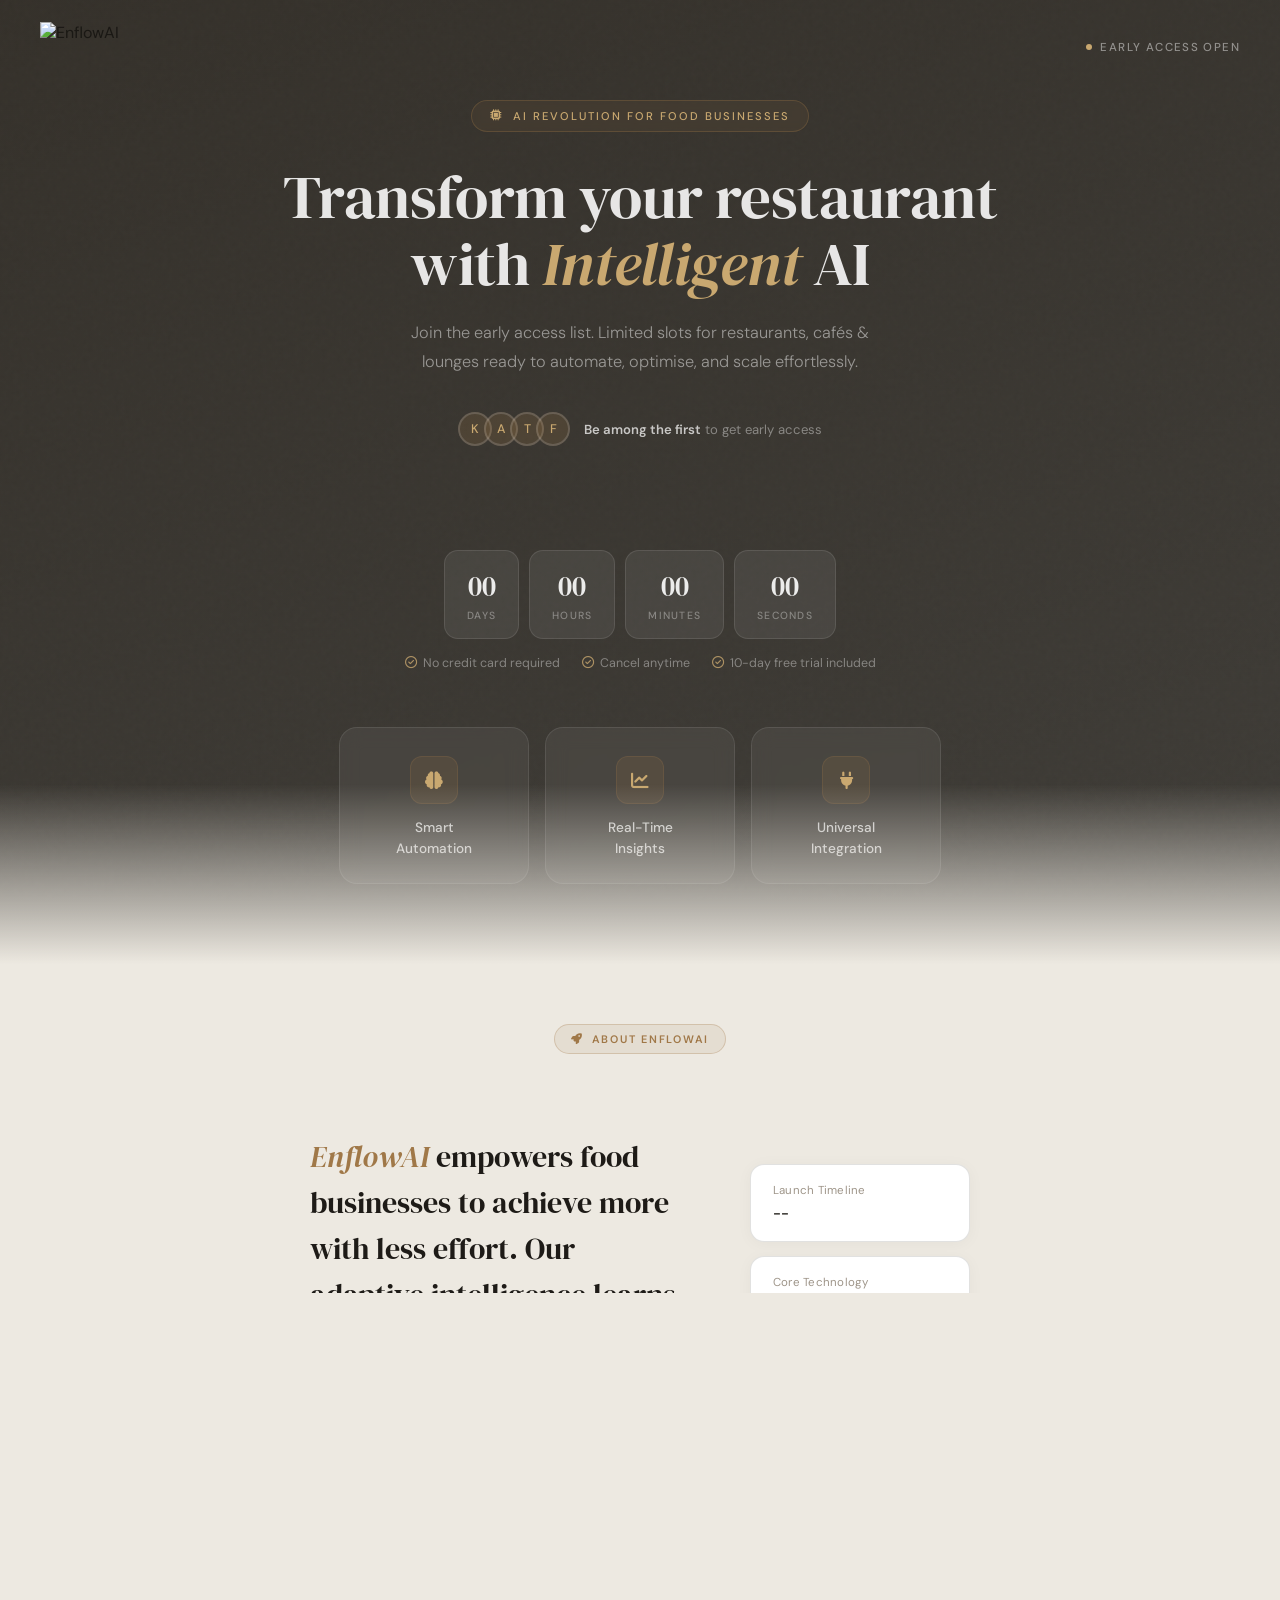
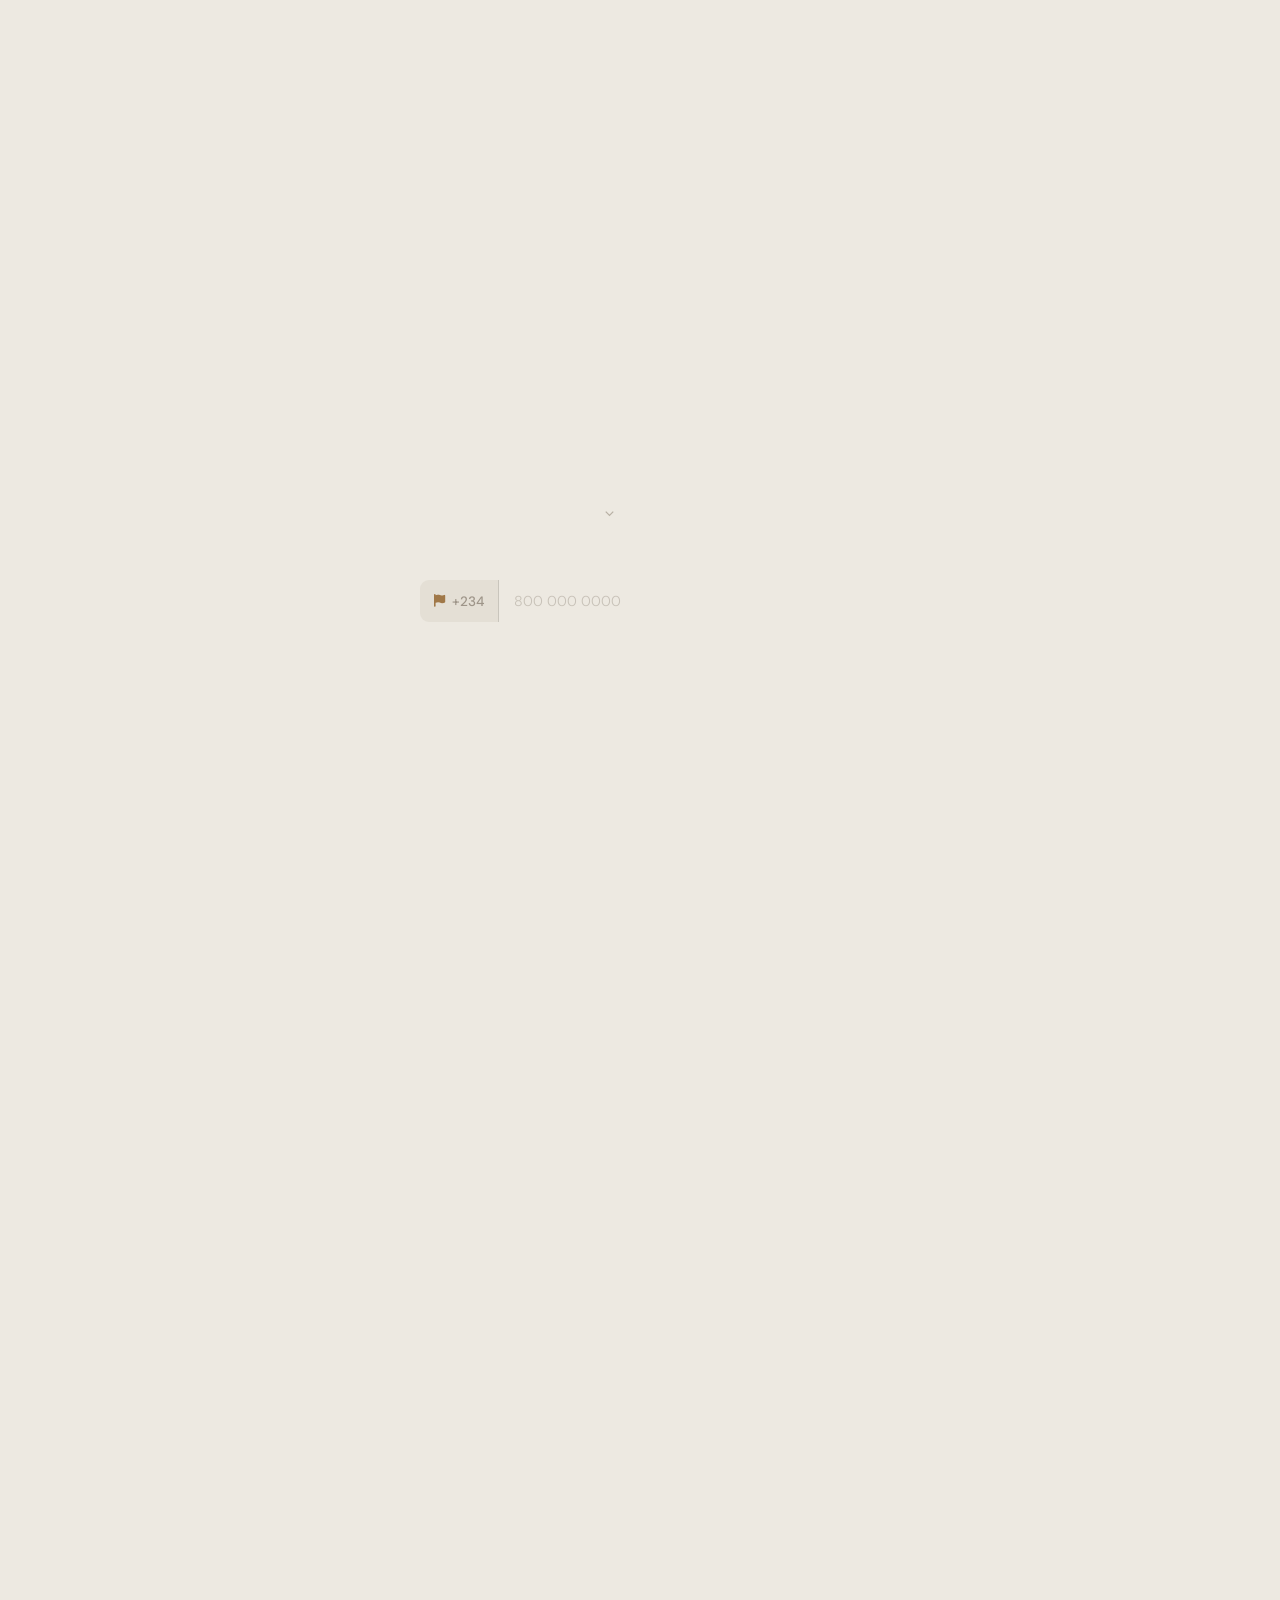
==== commit 379c15f5: "Update index.html" ====
--- a/index.html
+++ b/index.html
@@ -3,6 +3,7 @@
 <head>
     <meta charset="UTF-8">
     <meta name="viewport" content="width=device-width, initial-scale=1.0">
+    <meta property="og:image" content="https://waitlist.getenflowai.online/assets/logo.png" />
     <title>EnflowAI — Early Access</title>
     <link rel="icon" type="image/png" href="assets/icon.png" />
     <link href="https://fonts.googleapis.com/css2?family=DM+Serif+Display:ital@0;1&family=DM+Sans:ital,wght@0,300;0,400;0,500;0,600;1,300&display=swap" rel="stylesheet">
@@ -75,7 +76,8 @@
             border-bottom: 1px solid transparent;
         }
         .nav.scrolled {
-            background: rgba(245,242,236,0.92);
+           /* background: rgba(245,242,236,0.92);*/
+            background: rgba(0,0,0,0.85);
             backdrop-filter: blur(14px);
             -webkit-backdrop-filter: blur(14px);
             border-bottom-color: var(--border);
@@ -1278,7 +1280,7 @@
                     <span>Get early access credentials and start streamlining.</span>
                 </div>
             </div>
-            <p class="contact-note">Questions? <a href="mailto:hello@enflowai.com">hello@enflowai.com</a></p>
+            <p class="contact-note">Questions? <a href="mailto:hello@enflowai.online">hello@enflowai.online</a></p>
             <button class="modal-done-btn" onclick="closeModal()">Done</button>
         </div>
     </div>
@@ -1332,7 +1334,7 @@
             <p>Join 328+ food businesses already on the list. Be part of the AI revolution in Nigeria's food industry.</p>
             <div class="cta-btns">
                 <a href="#form" class="cta-btn-primary"><i class="fa-solid fa-arrow-right" style="margin-right:8px;"></i>Join Waitlist</a>
-                <a href="mailto:hello@enflowai.com" class="cta-btn-secondary">Contact Us</a>
+                <a href="mailto:hello@enflowai.online" class="cta-btn-secondary">Contact Us</a>
             </div>
         </div>
     </section>
@@ -1343,7 +1345,8 @@
 
 async function fetchLaunchDate() {
     try {
-        const res  = await fetch("https://api-enflowai.onrender.com/countdown.php");
+       // const res  = await fetch("https://api-enflowai.onrender.com/countdown.php");
+        const res  = await fetch("https://apienflowai-production.up.railway.app/countdown.php");
         const data = await res.json();
 
         if (!data.success) throw new Error(data.error);
@@ -1462,7 +1465,8 @@
                 </span>`;
 
             try {
-                const response = await fetch("https://api-enflowai.onrender.com/waitlist.php", {
+                //const response = await fetch("https://api-enflowai.onrender.com/waitlist.php", {
+                const response = await fetch("https://apienflowai-production.up.railway.app/waitlist.php", {
                     method: "POST",
                     headers: { "Content-Type": "application/json" },
                     body: JSON.stringify(data)
